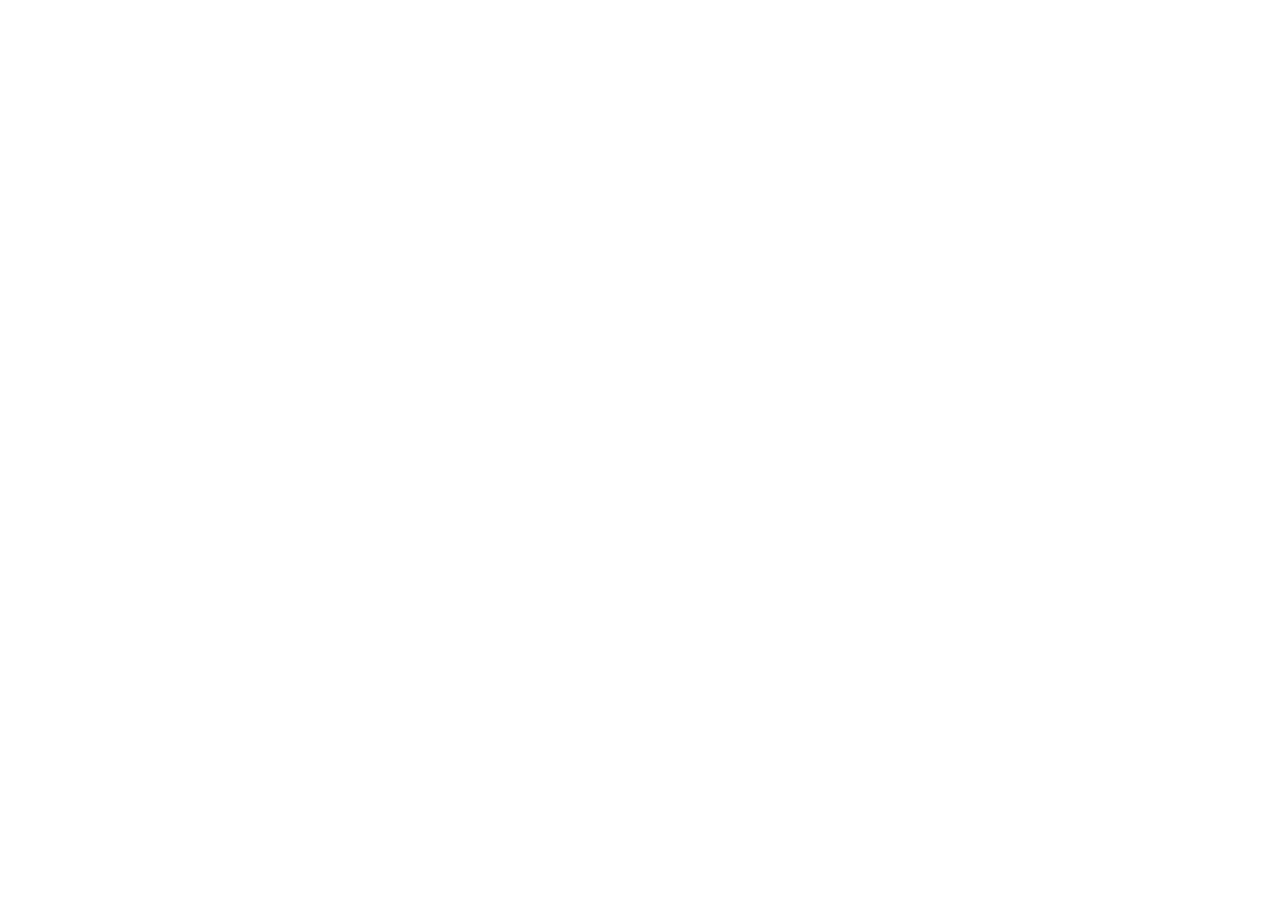
==== archivo.html @ 2ad7a4c1 "Se creó la estructura inicial de la página" ====
<!DOCTYPE html>
<html lang="es">
<head>
    <meta charset="UTF-8">
    <meta name="viewport" content="width=device-width, initial-scale=1.0">
    <title>Mi Página</title>
    <link rel="stylesheet" href="archivo.css">
</head>
<body>

    <!-- Aquí irá la estructura de la página -->

    <script src="archivo.js"></script>
</body>
</html>
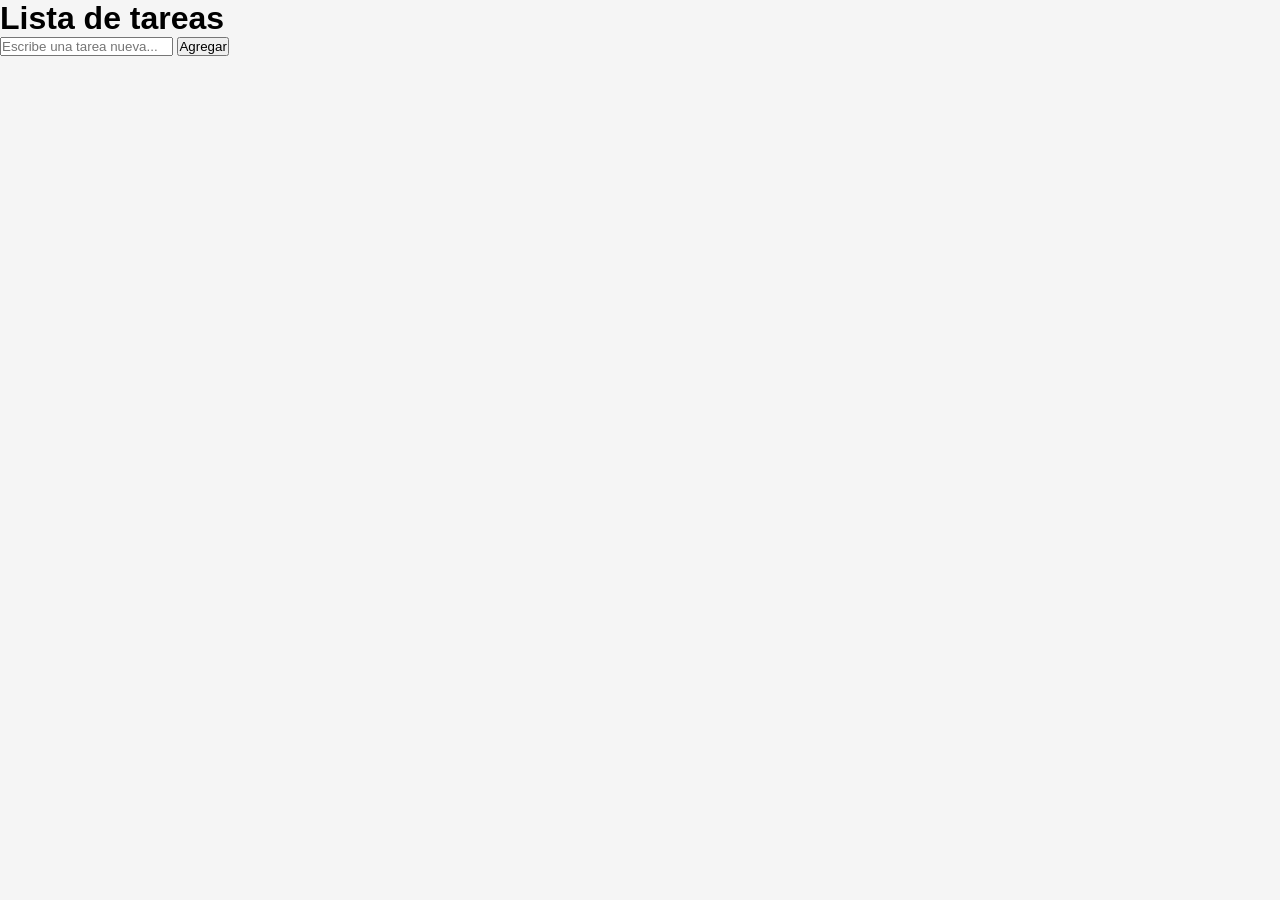
==== commit 985f27d6: "Agrega lógica para crear tareas nuevas Se agregó la función agregarTarea() que toma el texto del inp" ====
--- a/archivo.html
+++ b/archivo.html
@@ -7,8 +7,16 @@
     <link rel="stylesheet" href="archivo.css">
 </head>
 <body>
+    <div class="contenedor">
+        <h1>Lista de tareas</h1>
 
-    <!-- Aquí irá la estructura de la página -->
+        <div class="agregar-tarea">
+            <input type="text" id="input-tarea" placeholder="Escribe una tarea nueva...">
+            <button id="btn-agregar">Agregar</button>
+        </div>
+
+        <ul id="lista-tareas"></ul>
+    </div>
 
     <script src="archivo.js"></script>
 </body>
--- a/archivo.css
+++ b/archivo.css
@@ -0,0 +1,10 @@
+*{
+    margin:0;
+    padding:0;
+    box-sizing:border-box;
+}
+
+body{
+    font-family: Arial, Helvetica, sans-serif;
+    background:#f5f5f5;
+}
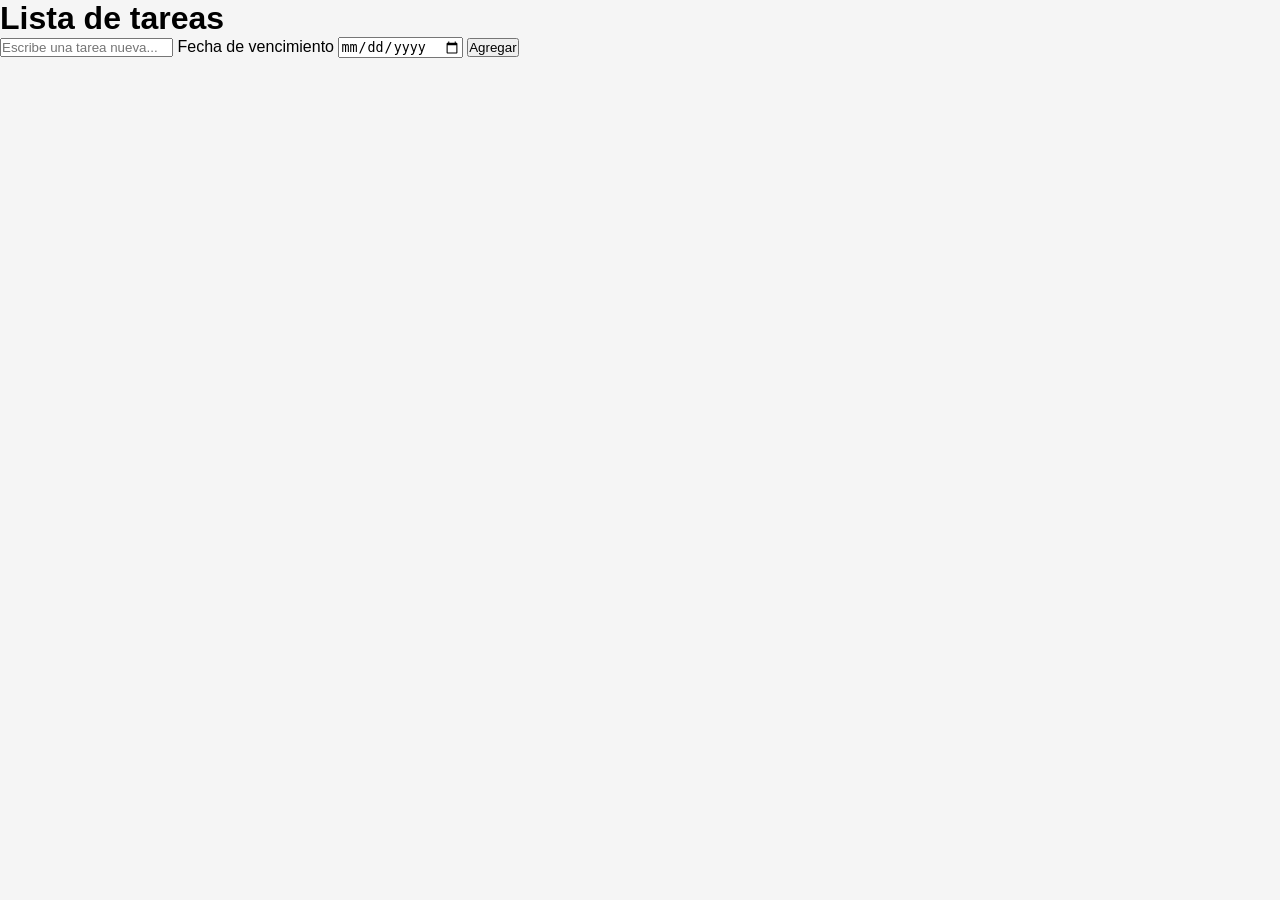
==== commit 80777a6b: "Agrega fechas de vencimiento a las tareas Incluye un selector de fecha y muestra el vencimiento con " ====
--- a/archivo.html
+++ b/archivo.html
@@ -10,10 +10,12 @@
     <div class="contenedor">
         <h1>Lista de tareas</h1>
 
-        <div class="agregar-tarea">
-            <input type="text" id="input-tarea" placeholder="Escribe una tarea nueva...">
-            <button id="btn-agregar">Agregar</button>
-        </div>
+        <div class="agregar-tarea">
+            <input type="text" id="input-tarea" placeholder="Escribe una tarea nueva...">
+            <label for="fecha-vencimiento">Fecha de vencimiento</label>
+            <input type="date" id="fecha-vencimiento">
+            <button id="btn-agregar">Agregar</button>
+        </div>
 
         <ul id="lista-tareas"></ul>
     </div>
--- a/archivo.css
+++ b/archivo.css
@@ -4,7 +4,14 @@
     box-sizing:border-box;
 }
 
-body{
-    font-family: Arial, Helvetica, sans-serif;
-    background:#f5f5f5;
-}
+body{
+    font-family: Arial, Helvetica, sans-serif;
+    background:#f5f5f5;
+}
+
+.fecha-vencimiento {
+    display: block;
+    margin-top: 0.35rem;
+    color: #555;
+    font-size: 0.85rem;
+}
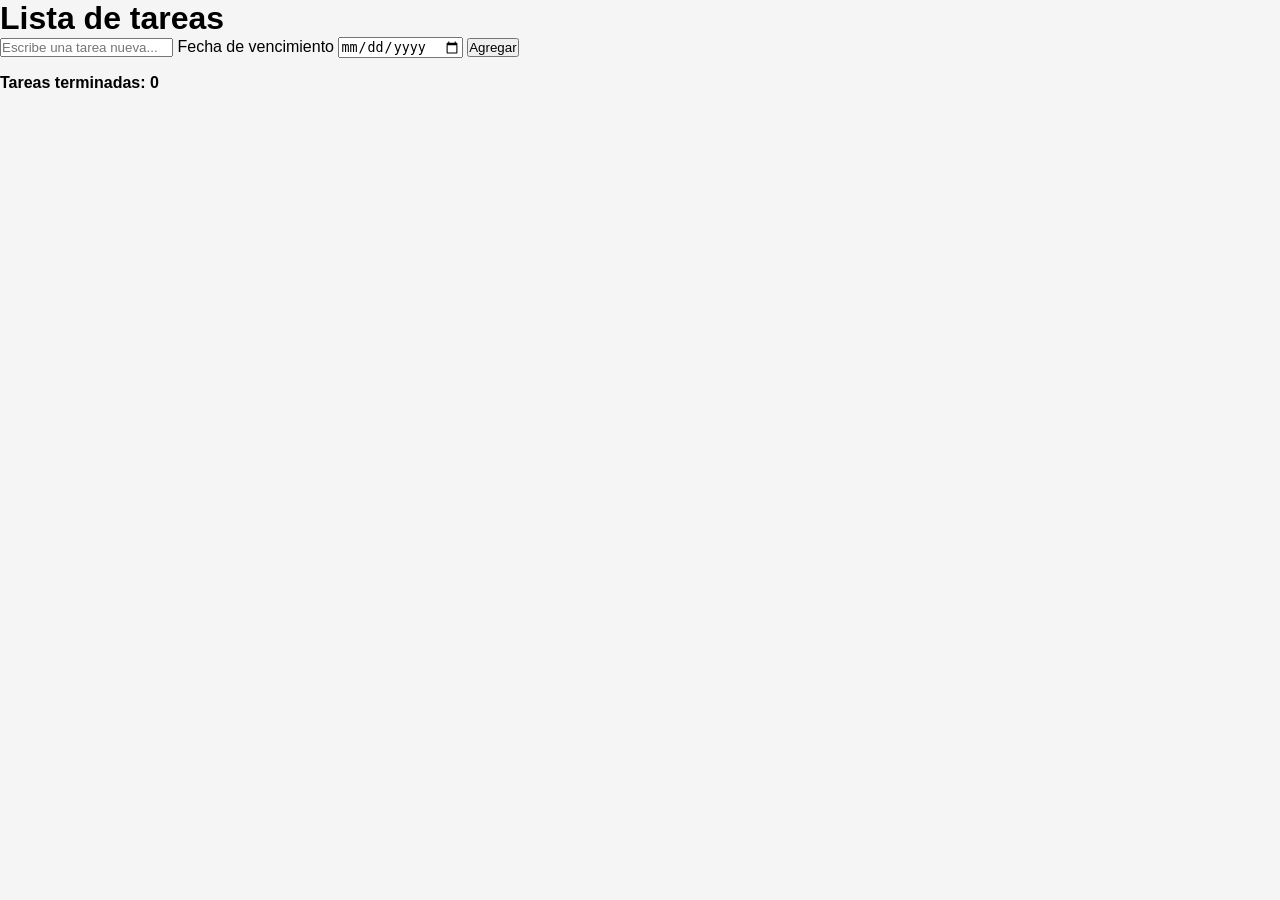
==== commit 354fe132: "Cuenta las tareas marcadas como terminadas Añade una casilla de estado por tarea, actualiza el conta" ====
--- a/archivo.html
+++ b/archivo.html
@@ -16,8 +16,12 @@
             <input type="date" id="fecha-vencimiento">
             <button id="btn-agregar">Agregar</button>
         </div>
-
-        <ul id="lista-tareas"></ul>
+
+        <p class="contador-tareas" aria-live="polite">
+            Tareas terminadas: <span id="contador-terminadas">0</span>
+        </p>
+
+        <ul id="lista-tareas"></ul>
     </div>
 
     <script src="archivo.js"></script>
--- a/archivo.css
+++ b/archivo.css
@@ -15,3 +15,13 @@
     color: #555;
     font-size: 0.85rem;
 }
+
+.contador-tareas {
+    margin: 1rem 0;
+    font-weight: bold;
+}
+
+.tarea.terminada .texto-tarea {
+    color: #777;
+    text-decoration: line-through;
+}
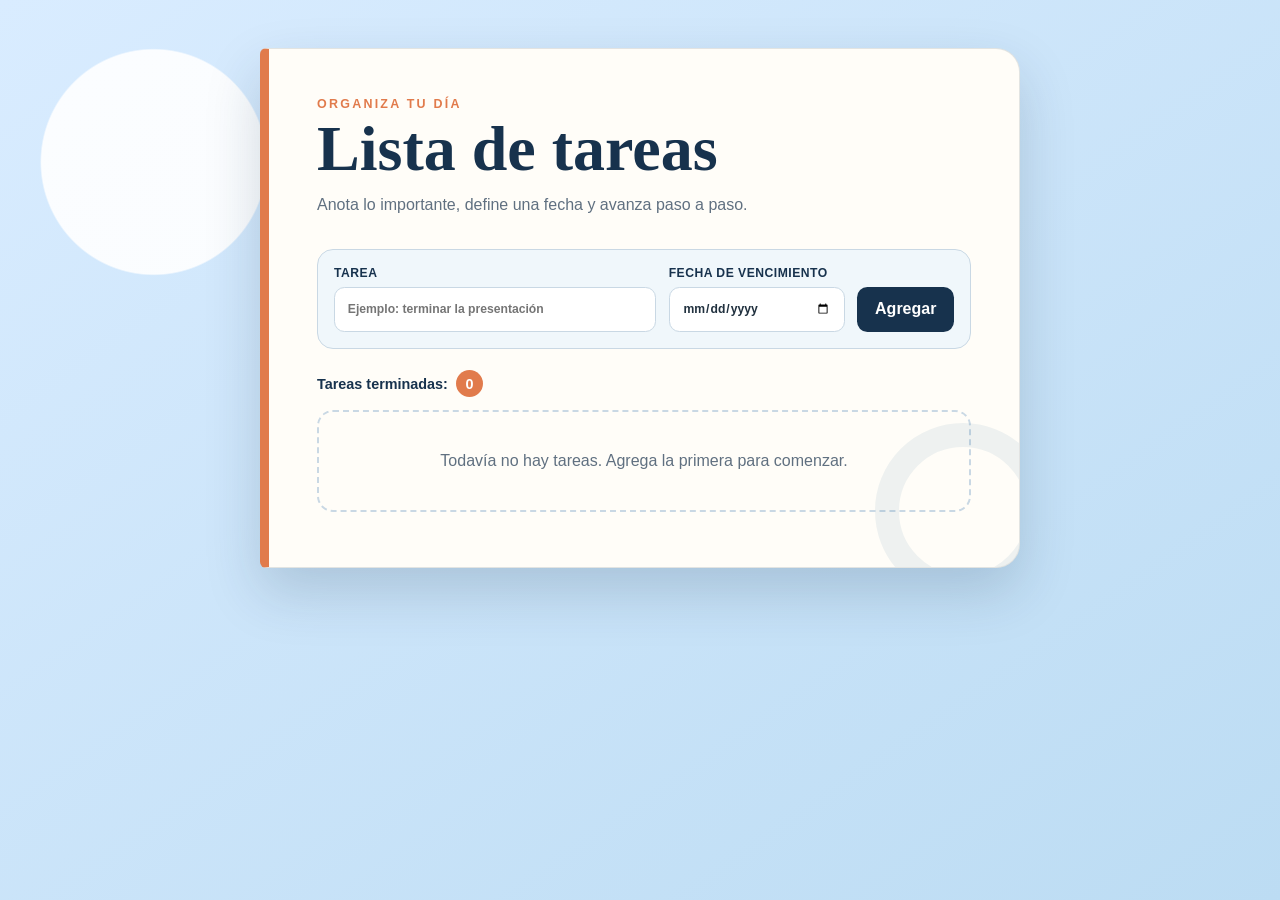
==== commit 3d1d4bd3: "Completa el diseño visual adaptable de la aplicación Organiza el formulario, mejora colores, tipogra" ====
--- a/archivo.html
+++ b/archivo.html
@@ -3,17 +3,26 @@
 <head>
     <meta charset="UTF-8">
     <meta name="viewport" content="width=device-width, initial-scale=1.0">
-    <title>Mi Página</title>
-    <link rel="stylesheet" href="archivo.css">
-</head>
-<body>
-    <div class="contenedor">
-        <h1>Lista de tareas</h1>
-
+    <title>Brújula | Lista de tareas</title>
+    <link rel="stylesheet" href="archivo.css">
+</head>
+<body>
+    <main class="contenedor">
+        <header class="encabezado">
+            <p class="etiqueta">Organiza tu día</p>
+            <h1>Lista de tareas</h1>
+            <p class="descripcion">Anota lo importante, define una fecha y avanza paso a paso.</p>
+        </header>
+
         <div class="agregar-tarea">
-            <input type="text" id="input-tarea" placeholder="Escribe una tarea nueva...">
-            <label for="fecha-vencimiento">Fecha de vencimiento</label>
-            <input type="date" id="fecha-vencimiento">
+            <label class="campo campo-tarea" for="input-tarea">
+                <span>Tarea</span>
+                <input type="text" id="input-tarea" placeholder="Ejemplo: terminar la presentación">
+            </label>
+            <label class="campo campo-fecha" for="fecha-vencimiento">
+                <span>Fecha de vencimiento</span>
+                <input type="date" id="fecha-vencimiento">
+            </label>
             <button id="btn-agregar">Agregar</button>
         </div>
 
@@ -22,7 +31,7 @@
         </p>
 
         <ul id="lista-tareas"></ul>
-    </div>
+    </main>
 
     <script src="archivo.js"></script>
 </body>
--- a/archivo.css
+++ b/archivo.css
@@ -1,27 +1,240 @@
-*{
-    margin:0;
-    padding:0;
-    box-sizing:border-box;
-}
-
-body{
-    font-family: Arial, Helvetica, sans-serif;
-    background:#f5f5f5;
+:root {
+    --azul-noche: #17324d;
+    --azul: #276a8f;
+    --azul-claro: #d9ecff;
+    --papel: #fffdf8;
+    --tinta: #21313f;
+    --tinta-suave: #607080;
+    --acento: #e17b4c;
+    --borde: #c9d8e4;
+    --sombra: 0 24px 55px rgba(23, 50, 77, 0.18);
+}
+
+* {
+    box-sizing: border-box;
+    margin: 0;
+    padding: 0;
+}
+
+body {
+    min-height: 100vh;
+    padding: 3rem 1rem;
+    color: var(--tinta);
+    font-family: "Segoe UI Variable", "Segoe UI", sans-serif;
+    background:
+        radial-gradient(circle at 12% 18%, rgba(255, 255, 255, 0.9) 0 7rem, transparent 7.1rem),
+        linear-gradient(145deg, var(--azul-claro), #bcdcf3);
+}
+
+button,
+input {
+    font: inherit;
+}
+
+.contenedor {
+    position: relative;
+    width: min(100%, 760px);
+    min-height: 520px;
+    margin: 0 auto;
+    padding: clamp(1.5rem, 4vw, 3rem);
+    overflow: hidden;
+    background: var(--papel);
+    border: 1px solid rgba(23, 50, 77, 0.12);
+    border-left: 0.6rem solid var(--acento);
+    border-radius: 0.4rem 1.5rem 1.5rem 0.4rem;
+    box-shadow: var(--sombra);
+}
+
+.contenedor::after {
+    position: absolute;
+    right: -2rem;
+    bottom: -2rem;
+    width: 8rem;
+    height: 8rem;
+    border: 1.5rem solid rgba(39, 106, 143, 0.08);
+    border-radius: 50%;
+    content: "";
+    pointer-events: none;
+}
+
+.encabezado {
+    margin-bottom: 2rem;
+}
+
+.etiqueta {
+    margin-bottom: 0.35rem;
+    color: var(--acento);
+    font-size: 0.78rem;
+    font-weight: 800;
+    letter-spacing: 0.18em;
+    text-transform: uppercase;
+}
+
+h1 {
+    color: var(--azul-noche);
+    font-family: Georgia, "Times New Roman", serif;
+    font-size: clamp(2.25rem, 7vw, 4rem);
+    line-height: 1;
+}
+
+.descripcion {
+    max-width: 34rem;
+    margin-top: 0.75rem;
+    color: var(--tinta-suave);
+    line-height: 1.55;
+}
+
+.agregar-tarea {
+    display: grid;
+    grid-template-columns: minmax(0, 1.7fr) minmax(11rem, 0.8fr) auto;
+    gap: 0.8rem;
+    align-items: end;
+    padding: 1rem;
+    background: #f0f7fb;
+    border: 1px solid var(--borde);
+    border-radius: 1rem;
+}
+
+.campo {
+    display: grid;
+    gap: 0.4rem;
+    color: var(--azul-noche);
+    font-size: 0.76rem;
+    font-weight: 750;
+    letter-spacing: 0.04em;
+    text-transform: uppercase;
+}
+
+.campo input {
+    width: 100%;
+    min-height: 2.8rem;
+    padding: 0.7rem 0.8rem;
+    color: var(--tinta);
+    background: #fff;
+    border: 1px solid var(--borde);
+    border-radius: 0.65rem;
+    outline: none;
+    text-transform: none;
+}
+
+.campo input:focus {
+    border-color: var(--azul);
+    box-shadow: 0 0 0 3px rgba(39, 106, 143, 0.15);
+}
+
+#btn-agregar {
+    min-height: 2.8rem;
+    padding: 0.7rem 1.1rem;
+    color: #fff;
+    font-weight: 750;
+    background: var(--azul-noche);
+    border: 0;
+    border-radius: 0.65rem;
+    cursor: pointer;
+    transition: transform 150ms ease, background 150ms ease;
+}
+
+#btn-agregar:hover {
+    background: var(--azul);
+    transform: translateY(-2px);
+}
+
+#btn-agregar:focus-visible {
+    outline: 3px solid rgba(225, 123, 76, 0.4);
+    outline-offset: 2px;
+}
+
+.contador-tareas {
+    margin: 1.35rem 0 0.8rem;
+    color: var(--azul-noche);
+    font-size: 0.9rem;
+    font-weight: 750;
+}
+
+#contador-terminadas {
+    display: inline-grid;
+    min-width: 1.7rem;
+    min-height: 1.7rem;
+    margin-left: 0.25rem;
+    place-items: center;
+    color: #fff;
+    background: var(--acento);
+    border-radius: 50%;
+}
+
+#lista-tareas {
+    display: grid;
+    gap: 0.75rem;
+    list-style: none;
+}
+
+#lista-tareas:empty::before {
+    display: block;
+    padding: 2.5rem 1rem;
+    color: var(--tinta-suave);
+    text-align: center;
+    border: 2px dashed var(--borde);
+    border-radius: 1rem;
+    content: "Todavía no hay tareas. Agrega la primera para comenzar.";
+}
+
+.tarea {
+    display: grid;
+    grid-template-columns: auto minmax(0, 1fr);
+    gap: 0.3rem 0.75rem;
+    align-items: center;
+    padding: 1rem;
+    background: #fff;
+    border: 1px solid var(--borde);
+    border-radius: 0.85rem;
+    box-shadow: 0 5px 14px rgba(23, 50, 77, 0.06);
+}
+
+.marcar-tarea {
+    width: 1.2rem;
+    height: 1.2rem;
+    accent-color: var(--acento);
+    cursor: pointer;
+}
+
+.texto-tarea {
+    min-width: 0;
+    overflow-wrap: anywhere;
+    font-weight: 650;
 }
 
 .fecha-vencimiento {
-    display: block;
-    margin-top: 0.35rem;
-    color: #555;
-    font-size: 0.85rem;
-}
-
-.contador-tareas {
-    margin: 1rem 0;
-    font-weight: bold;
+    grid-column: 2;
+    color: var(--tinta-suave);
+    font-size: 0.82rem;
+}
+
+.tarea.terminada {
+    background: #f4f5f3;
+    opacity: 0.78;
 }
 
 .tarea.terminada .texto-tarea {
     color: #777;
     text-decoration: line-through;
 }
+
+@media (max-width: 680px) {
+    body {
+        padding: 1rem 0.7rem;
+    }
+
+    .contenedor {
+        padding: 1.4rem;
+        border-left-width: 0.4rem;
+        border-radius: 0.3rem 1rem 1rem 0.3rem;
+    }
+
+    .agregar-tarea {
+        grid-template-columns: 1fr;
+    }
+
+    #btn-agregar {
+        width: 100%;
+    }
+}
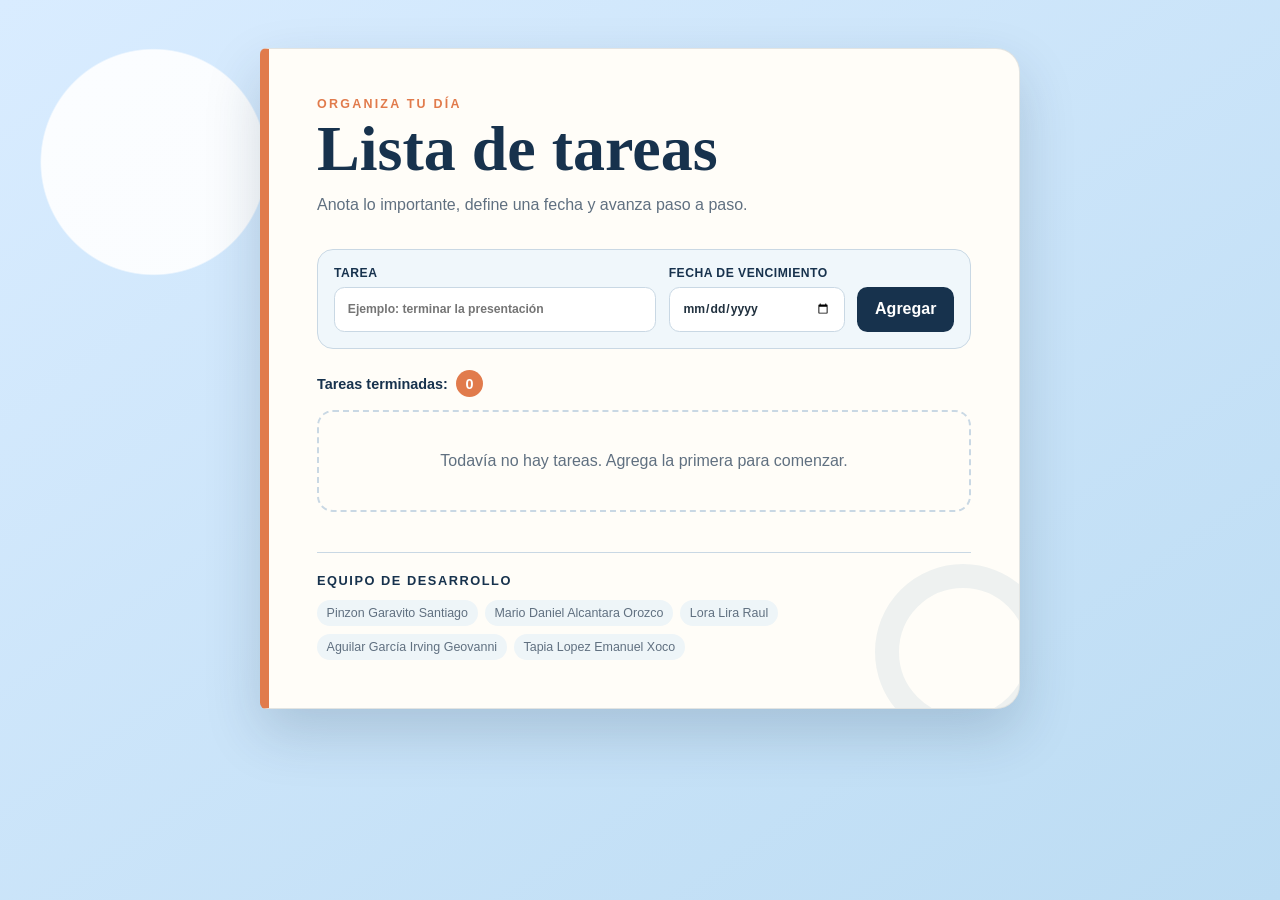
==== commit 42b1241a: "Agrega los integrantes del equipo al pie de página Incluye los cinco nombres proporcionados y los in" ====
--- a/archivo.html
+++ b/archivo.html
@@ -31,6 +31,17 @@
         </p>
 
         <ul id="lista-tareas"></ul>
+
+        <footer class="pie-pagina">
+            <h2>Equipo de desarrollo</h2>
+            <ul class="integrantes">
+                <li>Pinzon Garavito Santiago</li>
+                <li>Mario Daniel Alcantara Orozco</li>
+                <li>Lora Lira Raul</li>
+                <li>Aguilar García Irving Geovanni</li>
+                <li>Tapia Lopez Emanuel Xoco</li>
+            </ul>
+        </footer>
     </main>
 
     <script src="archivo.js"></script>
--- a/archivo.css
+++ b/archivo.css
@@ -139,6 +139,10 @@
     transform: translateY(-2px);
 }
 
+#btn-agregar.modo-edicion {
+    background: var(--acento);
+}
+
 #btn-agregar:focus-visible {
     outline: 3px solid rgba(225, 123, 76, 0.4);
     outline-offset: 2px;
@@ -180,7 +184,7 @@
 
 .tarea {
     display: grid;
-    grid-template-columns: auto minmax(0, 1fr);
+    grid-template-columns: auto minmax(0, 1fr) auto;
     gap: 0.3rem 0.75rem;
     align-items: center;
     padding: 1rem;
@@ -209,6 +213,38 @@
     font-size: 0.82rem;
 }
 
+.acciones-tarea {
+    display: flex;
+    grid-column: 3;
+    grid-row: 1 / span 2;
+    gap: 0.45rem;
+}
+
+.btn-accion {
+    padding: 0.5rem 0.65rem;
+    font-size: 0.78rem;
+    font-weight: 750;
+    background: transparent;
+    border: 1px solid currentColor;
+    border-radius: 0.55rem;
+    cursor: pointer;
+}
+
+.btn-editar {
+    color: var(--azul);
+}
+
+.btn-eliminar {
+    color: #a23d38;
+}
+
+.btn-accion:hover,
+.btn-accion:focus-visible {
+    color: #fff;
+    background: var(--azul-noche);
+    border-color: var(--azul-noche);
+}
+
 .tarea.terminada {
     background: #f4f5f3;
     opacity: 0.78;
@@ -217,6 +253,37 @@
 .tarea.terminada .texto-tarea {
     color: #777;
     text-decoration: line-through;
+}
+
+.pie-pagina {
+    position: relative;
+    z-index: 1;
+    margin-top: 2.5rem;
+    padding-top: 1.25rem;
+    border-top: 1px solid var(--borde);
+}
+
+.pie-pagina h2 {
+    margin-bottom: 0.75rem;
+    color: var(--azul-noche);
+    font-size: 0.8rem;
+    letter-spacing: 0.12em;
+    text-transform: uppercase;
+}
+
+.integrantes {
+    display: flex;
+    flex-wrap: wrap;
+    gap: 0.45rem;
+    list-style: none;
+}
+
+.integrantes li {
+    padding: 0.38rem 0.6rem;
+    color: var(--tinta-suave);
+    font-size: 0.78rem;
+    background: #eef5f8;
+    border-radius: 999px;
 }
 
 @media (max-width: 680px) {
@@ -237,4 +304,11 @@
     #btn-agregar {
         width: 100%;
     }
-}
+
+    .acciones-tarea {
+        grid-column: 2;
+        grid-row: auto;
+        flex-wrap: wrap;
+        margin-top: 0.35rem;
+    }
+}
